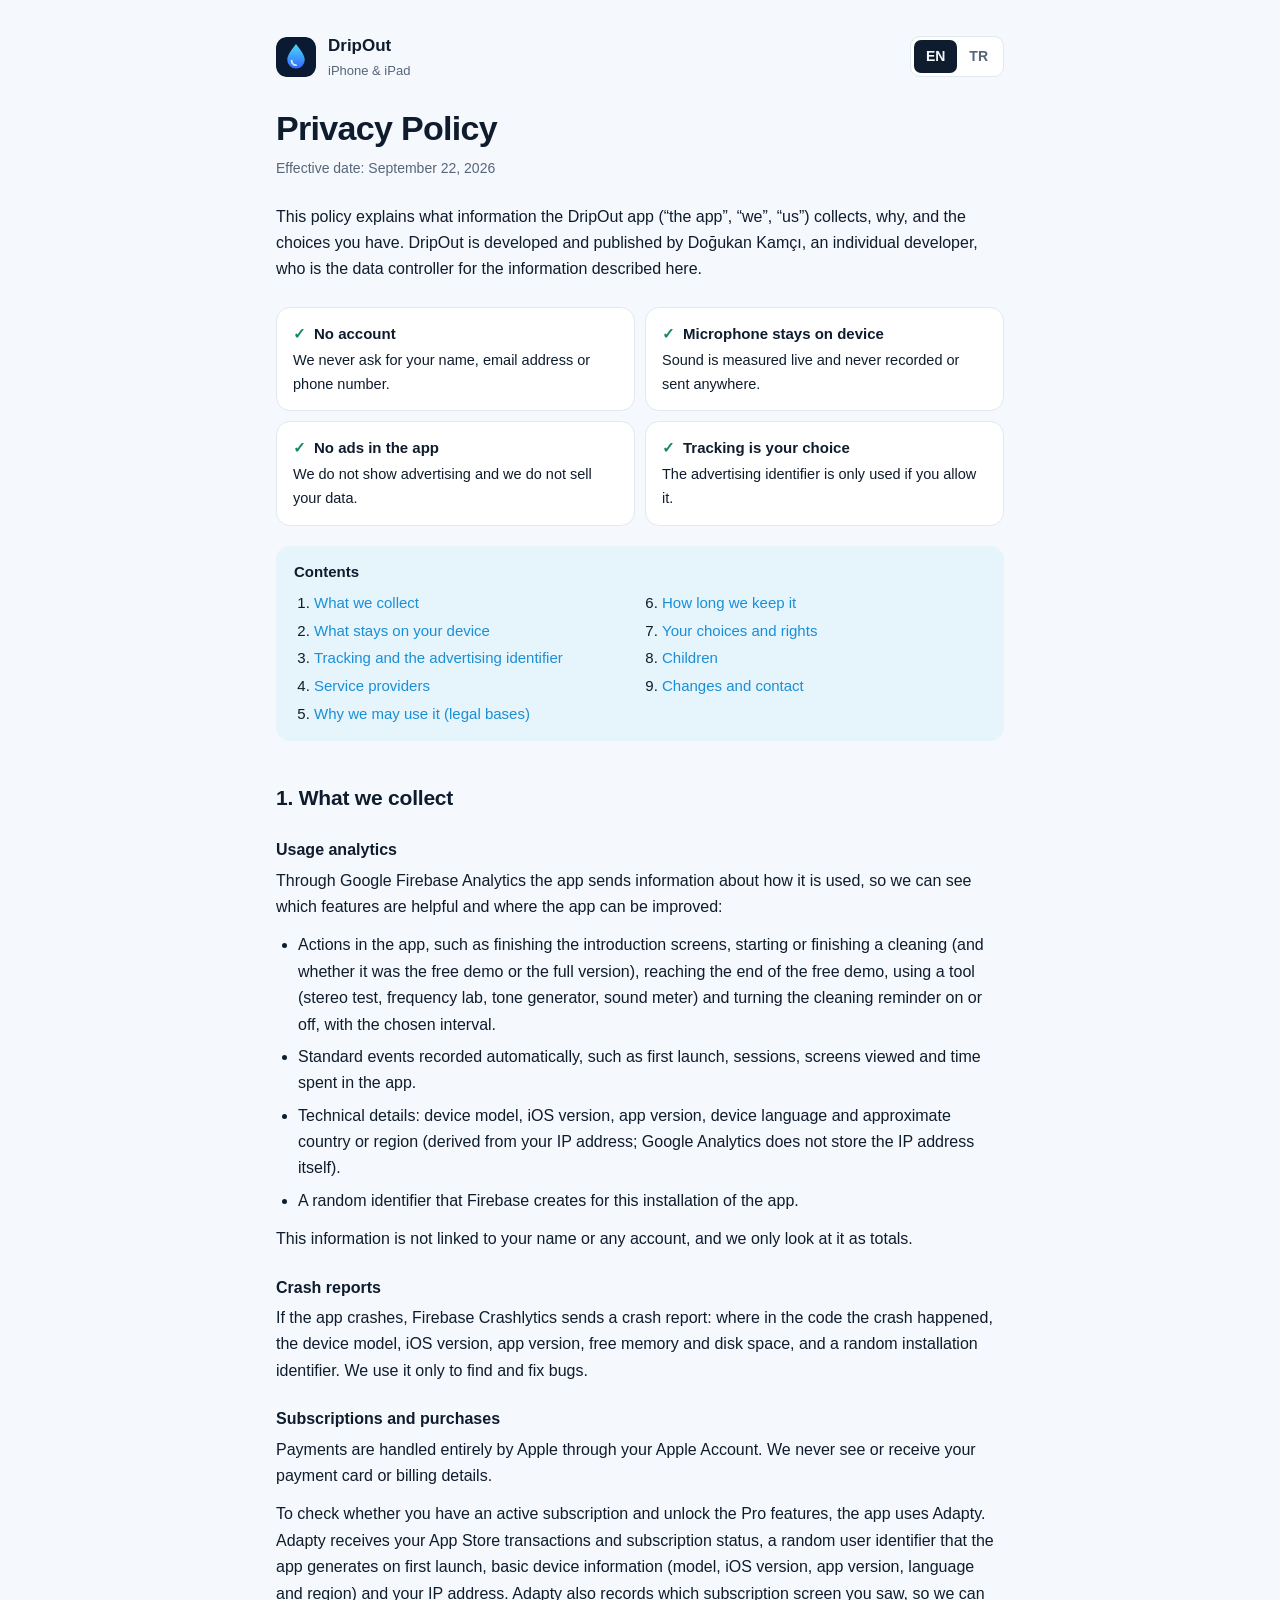
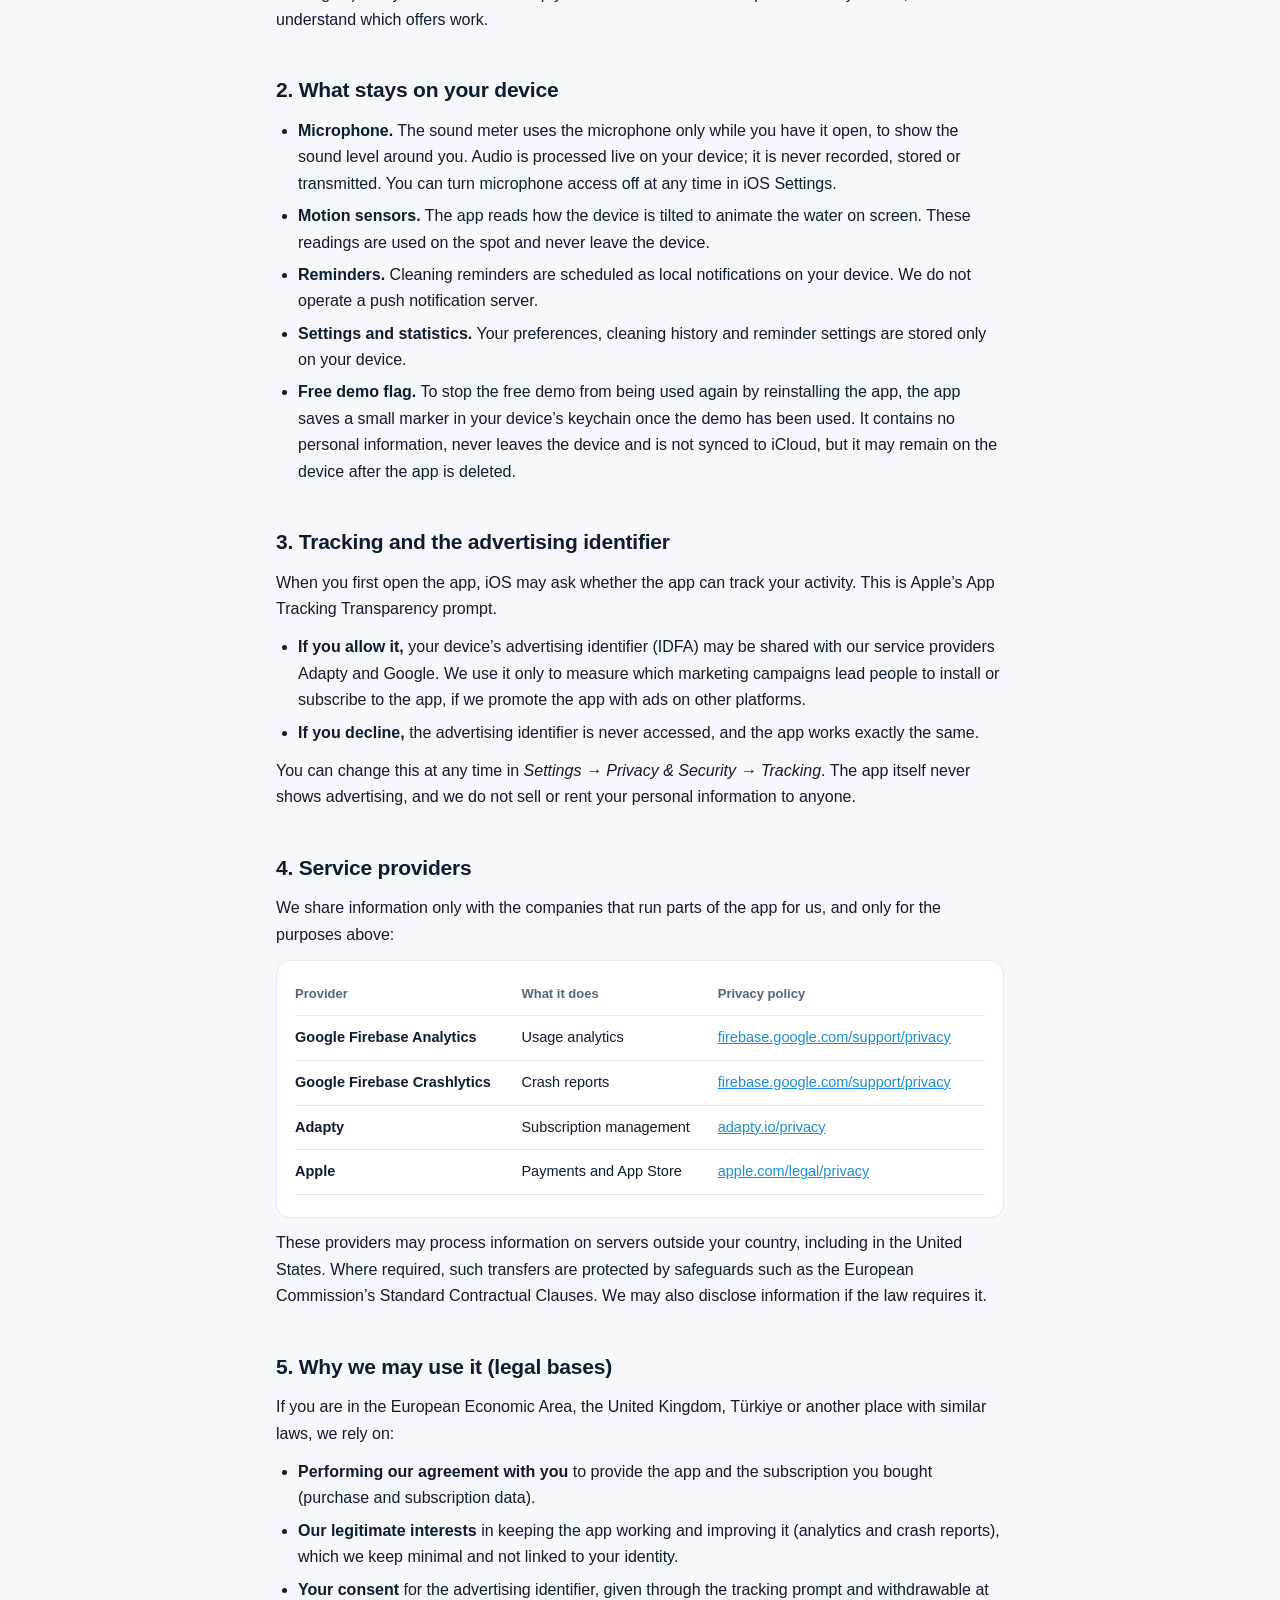
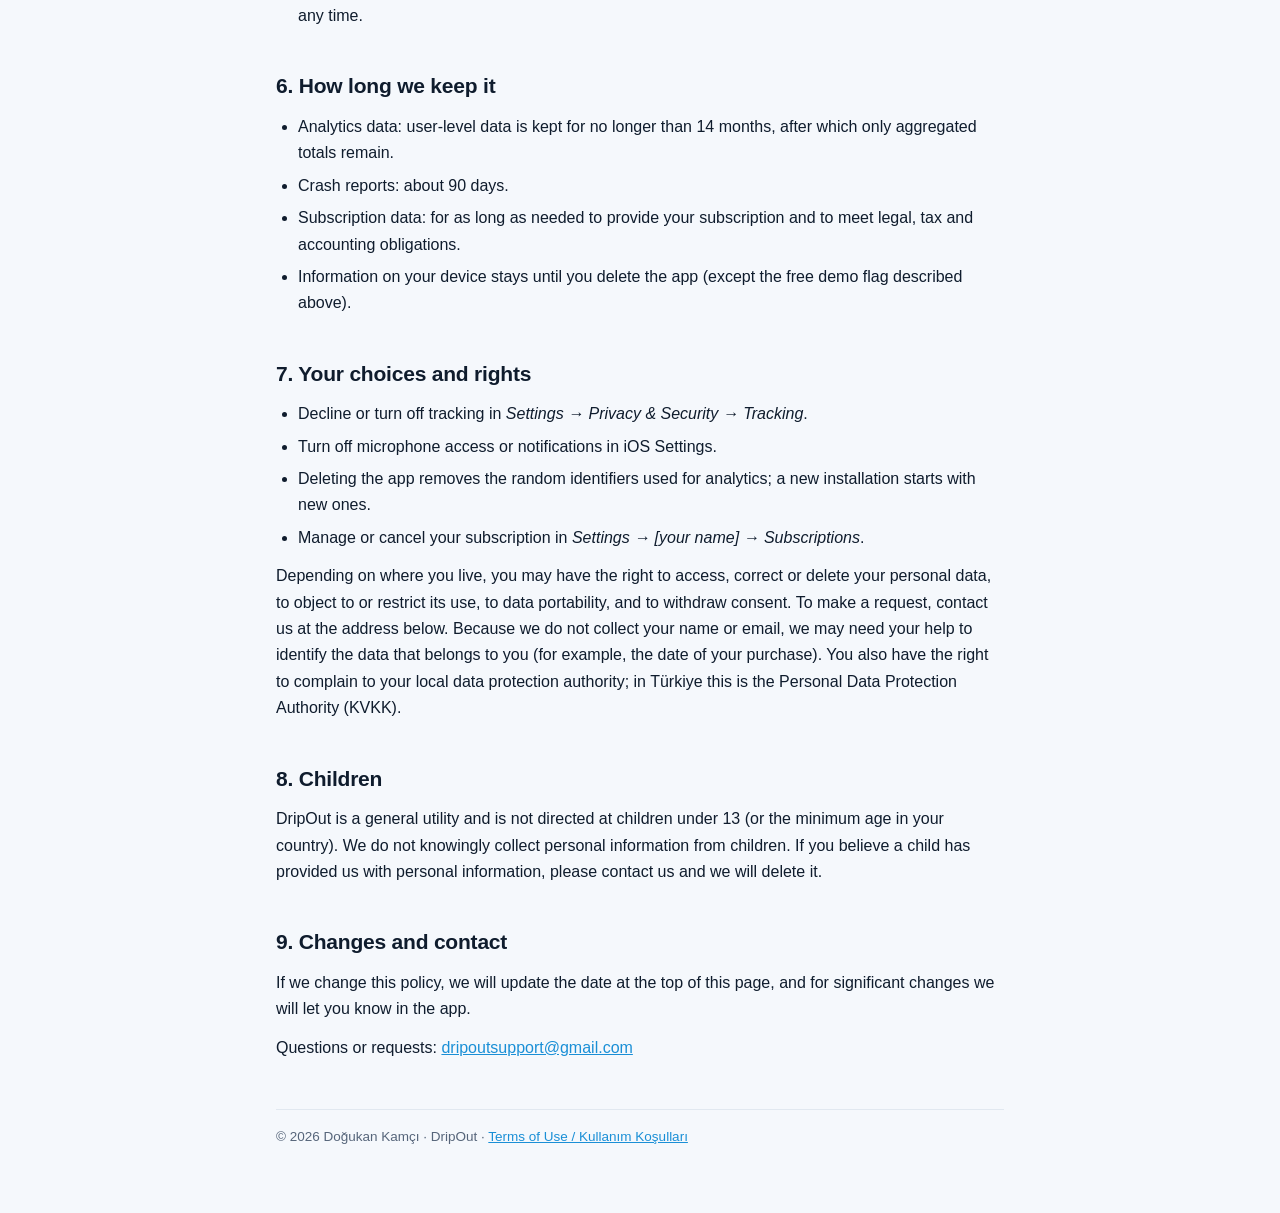
==== privacy/index.html @ 09238cb0 "Add DripOut privacy policy and terms of use Two bilingual (EN/TR) pages plus a small landing page, s" ====
<!doctype html>
<html lang="en">
<head>
  <meta charset="utf-8">
  <meta name="viewport" content="width=device-width, initial-scale=1">
  <title>DripOut Privacy Policy</title>
  <meta name="description" content="How the DripOut iOS app handles your data.">
  <link rel="stylesheet" href="../styles.css">
  <script>
    // English unless the reader's browser prefers Turkish or the URL says ?lang=tr / #tr.
    (function () {
      var q = (location.search.match(/lang=(\w+)/) || [])[1] || location.hash.slice(1);
      var pick = q === 'tr' || q === 'en' ? q : ((navigator.language || '').toLowerCase().indexOf('tr') === 0 ? 'tr' : 'en');
      document.documentElement.lang = pick;
    })();
  </script>
</head>
<body>
<div class="wrap">
  <header>
    <div class="brand">
      <svg width="40" height="40" viewBox="0 0 64 64" aria-hidden="true">
        <defs><linearGradient id="g" x1="0" y1="0" x2="0" y2="1"><stop offset="0" stop-color="#4fd8f5"/><stop offset="1" stop-color="#2f6bff"/></linearGradient></defs>
        <rect width="64" height="64" rx="15" fill="#0b1a33"/>
        <path d="M32 11c-7 9.5-14 17.6-14 25.5a14 14 0 0 0 28 0C46 28.6 39 20.5 32 11z" fill="url(#g)"/>
        <path d="M25 38a7 7 0 0 0 7 7" fill="none" stroke="#fff" stroke-opacity=".8" stroke-width="3" stroke-linecap="round"/>
      </svg>
      <div>
        <div class="brand-name">DripOut</div>
        <div class="brand-sub">iPhone &amp; iPad</div>
      </div>
    </div>
    <div class="lang" role="group" aria-label="Language">
      <button type="button" data-set="en">EN</button>
      <button type="button" data-set="tr">TR</button>
    </div>
  </header>

  <!-- ============================== ENGLISH ============================== -->
  <article data-lang="en">
    <h1>Privacy Policy</h1>
    <div class="meta">Effective date: September 22, 2026</div>

    <p>This policy explains what information the DripOut app (“the app”, “we”, “us”) collects, why, and the choices you have. DripOut is developed and published by Doğukan Kamçı, an individual developer, who is the data controller for the information described here.</p>

    <div class="glance">
      <div><b>No account</b>We never ask for your name, email address or phone number.</div>
      <div><b>Microphone stays on device</b>Sound is measured live and never recorded or sent anywhere.</div>
      <div><b>No ads in the app</b>We do not show advertising and we do not sell your data.</div>
      <div><b>Tracking is your choice</b>The advertising identifier is only used if you allow it.</div>
    </div>

    <nav class="toc">
      <strong>Contents</strong>
      <ol>
        <li><a href="#en-collect">What we collect</a></li>
        <li><a href="#en-device">What stays on your device</a></li>
        <li><a href="#en-tracking">Tracking and the advertising identifier</a></li>
        <li><a href="#en-providers">Service providers</a></li>
        <li><a href="#en-legal">Why we may use it (legal bases)</a></li>
        <li><a href="#en-retention">How long we keep it</a></li>
        <li><a href="#en-rights">Your choices and rights</a></li>
        <li><a href="#en-children">Children</a></li>
        <li><a href="#en-changes">Changes and contact</a></li>
      </ol>
    </nav>

    <h2 id="en-collect">1. What we collect</h2>

    <h3>Usage analytics</h3>
    <p>Through Google Firebase Analytics the app sends information about how it is used, so we can see which features are helpful and where the app can be improved:</p>
    <ul>
      <li>Actions in the app, such as finishing the introduction screens, starting or finishing a cleaning (and whether it was the free demo or the full version), reaching the end of the free demo, using a tool (stereo test, frequency lab, tone generator, sound meter) and turning the cleaning reminder on or off, with the chosen interval.</li>
      <li>Standard events recorded automatically, such as first launch, sessions, screens viewed and time spent in the app.</li>
      <li>Technical details: device model, iOS version, app version, device language and approximate country or region (derived from your IP address; Google Analytics does not store the IP address itself).</li>
      <li>A random identifier that Firebase creates for this installation of the app.</li>
    </ul>
    <p>This information is not linked to your name or any account, and we only look at it as totals.</p>

    <h3>Crash reports</h3>
    <p>If the app crashes, Firebase Crashlytics sends a crash report: where in the code the crash happened, the device model, iOS version, app version, free memory and disk space, and a random installation identifier. We use it only to find and fix bugs.</p>

    <h3>Subscriptions and purchases</h3>
    <p>Payments are handled entirely by Apple through your Apple Account. We never see or receive your payment card or billing details.</p>
    <p>To check whether you have an active subscription and unlock the Pro features, the app uses Adapty. Adapty receives your App Store transactions and subscription status, a random user identifier that the app generates on first launch, basic device information (model, iOS version, app version, language and region) and your IP address. Adapty also records which subscription screen you saw, so we can understand which offers work.</p>

    <h2 id="en-device">2. What stays on your device</h2>
    <ul>
      <li><b>Microphone.</b> The sound meter uses the microphone only while you have it open, to show the sound level around you. Audio is processed live on your device; it is never recorded, stored or transmitted. You can turn microphone access off at any time in iOS Settings.</li>
      <li><b>Motion sensors.</b> The app reads how the device is tilted to animate the water on screen. These readings are used on the spot and never leave the device.</li>
      <li><b>Reminders.</b> Cleaning reminders are scheduled as local notifications on your device. We do not operate a push notification server.</li>
      <li><b>Settings and statistics.</b> Your preferences, cleaning history and reminder settings are stored only on your device.</li>
      <li><b>Free demo flag.</b> To stop the free demo from being used again by reinstalling the app, the app saves a small marker in your device’s keychain once the demo has been used. It contains no personal information, never leaves the device and is not synced to iCloud, but it may remain on the device after the app is deleted.</li>
    </ul>

    <h2 id="en-tracking">3. Tracking and the advertising identifier</h2>
    <p>When you first open the app, iOS may ask whether the app can track your activity. This is Apple’s App Tracking Transparency prompt.</p>
    <ul>
      <li><b>If you allow it,</b> your device’s advertising identifier (IDFA) may be shared with our service providers Adapty and Google. We use it only to measure which marketing campaigns lead people to install or subscribe to the app, if we promote the app with ads on other platforms.</li>
      <li><b>If you decline,</b> the advertising identifier is never accessed, and the app works exactly the same.</li>
    </ul>
    <p>You can change this at any time in <i>Settings → Privacy &amp; Security → Tracking</i>. The app itself never shows advertising, and we do not sell or rent your personal information to anyone.</p>

    <h2 id="en-providers">4. Service providers</h2>
    <p>We share information only with the companies that run parts of the app for us, and only for the purposes above:</p>
    <div class="card">
      <table>
        <thead><tr><th>Provider</th><th>What it does</th><th>Privacy policy</th></tr></thead>
        <tbody>
          <tr><td>Google Firebase Analytics</td><td>Usage analytics</td><td><a href="https://firebase.google.com/support/privacy">firebase.google.com/support/privacy</a></td></tr>
          <tr><td>Google Firebase Crashlytics</td><td>Crash reports</td><td><a href="https://firebase.google.com/support/privacy">firebase.google.com/support/privacy</a></td></tr>
          <tr><td>Adapty</td><td>Subscription management</td><td><a href="https://adapty.io/privacy/">adapty.io/privacy</a></td></tr>
          <tr><td>Apple</td><td>Payments and App Store</td><td><a href="https://www.apple.com/legal/privacy/">apple.com/legal/privacy</a></td></tr>
        </tbody>
      </table>
    </div>
    <p>These providers may process information on servers outside your country, including in the United States. Where required, such transfers are protected by safeguards such as the European Commission’s Standard Contractual Clauses. We may also disclose information if the law requires it.</p>

    <h2 id="en-legal">5. Why we may use it (legal bases)</h2>
    <p>If you are in the European Economic Area, the United Kingdom, Türkiye or another place with similar laws, we rely on:</p>
    <ul>
      <li><b>Performing our agreement with you</b> to provide the app and the subscription you bought (purchase and subscription data).</li>
      <li><b>Our legitimate interests</b> in keeping the app working and improving it (analytics and crash reports), which we keep minimal and not linked to your identity.</li>
      <li><b>Your consent</b> for the advertising identifier, given through the tracking prompt and withdrawable at any time.</li>
    </ul>

    <h2 id="en-retention">6. How long we keep it</h2>
    <ul>
      <li>Analytics data: user-level data is kept for no longer than 14 months, after which only aggregated totals remain.</li>
      <li>Crash reports: about 90 days.</li>
      <li>Subscription data: for as long as needed to provide your subscription and to meet legal, tax and accounting obligations.</li>
      <li>Information on your device stays until you delete the app (except the free demo flag described above).</li>
    </ul>

    <h2 id="en-rights">7. Your choices and rights</h2>
    <ul>
      <li>Decline or turn off tracking in <i>Settings → Privacy &amp; Security → Tracking</i>.</li>
      <li>Turn off microphone access or notifications in iOS Settings.</li>
      <li>Deleting the app removes the random identifiers used for analytics; a new installation starts with new ones.</li>
      <li>Manage or cancel your subscription in <i>Settings → [your name] → Subscriptions</i>.</li>
    </ul>
    <p>Depending on where you live, you may have the right to access, correct or delete your personal data, to object to or restrict its use, to data portability, and to withdraw consent. To make a request, contact us at the address below. Because we do not collect your name or email, we may need your help to identify the data that belongs to you (for example, the date of your purchase). You also have the right to complain to your local data protection authority; in Türkiye this is the Personal Data Protection Authority (KVKK).</p>

    <h2 id="en-children">8. Children</h2>
    <p>DripOut is a general utility and is not directed at children under 13 (or the minimum age in your country). We do not knowingly collect personal information from children. If you believe a child has provided us with personal information, please contact us and we will delete it.</p>

    <h2 id="en-changes">9. Changes and contact</h2>
    <p>If we change this policy, we will update the date at the top of this page, and for significant changes we will let you know in the app.</p>
    <p>Questions or requests: <a class="contact" href="mailto:dripoutsupport@gmail.com">dripoutsupport@gmail.com</a></p>
  </article>

  <!-- ============================== TÜRKÇE ============================== -->
  <article data-lang="tr">
    <h1>Gizlilik Politikası</h1>
    <div class="meta">Yürürlük tarihi: 22 Eylül 2026</div>

    <p>Bu politika, DripOut uygulamasının (“uygulama”, “biz”) hangi bilgileri, neden topladığını ve sahip olduğunuz seçenekleri açıklar. DripOut, bireysel geliştirici Doğukan Kamçı tarafından geliştirilip yayınlanmaktadır; burada anlatılan veriler bakımından veri sorumlusu Doğukan Kamçı’dır.</p>

    <div class="glance">
      <div><b>Hesap yok</b>Adınızı, e-posta adresinizi veya telefon numaranızı asla istemeyiz.</div>
      <div><b>Mikrofon cihazda kalır</b>Ses anlık ölçülür; asla kaydedilmez ve hiçbir yere gönderilmez.</div>
      <div><b>Uygulamada reklam yok</b>Reklam göstermiyoruz ve verilerinizi satmıyoruz.</div>
      <div><b>Takip sizin tercihiniz</b>Reklam kimliği yalnızca izin verirseniz kullanılır.</div>
    </div>

    <nav class="toc">
      <strong>İçindekiler</strong>
      <ol>
        <li><a href="#tr-collect">Topladığımız bilgiler</a></li>
        <li><a href="#tr-device">Cihazınızda kalanlar</a></li>
        <li><a href="#tr-tracking">Takip ve reklam kimliği</a></li>
        <li><a href="#tr-providers">Hizmet sağlayıcılar</a></li>
        <li><a href="#tr-legal">Hukuki sebepler</a></li>
        <li><a href="#tr-retention">Saklama süreleri</a></li>
        <li><a href="#tr-rights">Seçenekleriniz ve haklarınız</a></li>
        <li><a href="#tr-children">Çocuklar</a></li>
        <li><a href="#tr-changes">Değişiklikler ve iletişim</a></li>
      </ol>
    </nav>

    <h2 id="tr-collect">1. Topladığımız bilgiler</h2>

    <h3>Kullanım istatistikleri</h3>
    <p>Uygulama, hangi özelliklerin işe yaradığını ve nerelerin geliştirilebileceğini görebilmemiz için Google Firebase Analytics aracılığıyla nasıl kullanıldığına dair bilgi gönderir:</p>
    <ul>
      <li>Uygulama içindeki işlemler: tanıtım ekranlarını bitirmek, bir temizliği başlatmak veya bitirmek (ücretsiz demo mu, tam sürüm mü olduğu dahil), ücretsiz demonun sonuna gelmek, bir aracı kullanmak (stereo test, frekans laboratuvarı, ton üretici, ses ölçer) ve temizlik hatırlatıcısını seçilen sıklıkla açmak veya kapatmak gibi.</li>
      <li>Otomatik kaydedilen standart olaylar: ilk açılış, oturumlar, görüntülenen ekranlar ve uygulamada geçirilen süre gibi.</li>
      <li>Teknik bilgiler: cihaz modeli, iOS sürümü, uygulama sürümü, cihaz dili ve yaklaşık ülke veya bölge (IP adresinden çıkarılır; Google Analytics IP adresinin kendisini saklamaz).</li>
      <li>Firebase’in uygulamanın bu kurulumu için oluşturduğu rastgele bir kimlik.</li>
    </ul>
    <p>Bu bilgiler adınızla veya herhangi bir hesapla ilişkilendirilmez; biz bunları yalnızca toplam sayılar olarak inceleriz.</p>

    <h3>Çökme raporları</h3>
    <p>Uygulama çökerse Firebase Crashlytics bir çökme raporu gönderir: çökmenin kodda nerede olduğu, cihaz modeli, iOS sürümü, uygulama sürümü, boş bellek ve depolama alanı ile rastgele bir kurulum kimliği. Bu raporları yalnızca hataları bulup düzeltmek için kullanırız.</p>

    <h3>Abonelikler ve satın almalar</h3>
    <p>Ödemeler tamamen Apple tarafından, Apple Hesabınız üzerinden yapılır. Kart veya fatura bilgilerinizi hiçbir zaman görmeyiz ve almayız.</p>
    <p>Aktif bir aboneliğiniz olup olmadığını kontrol etmek ve Pro özelliklerini açmak için uygulama Adapty’yi kullanır. Adapty’ye App Store işlemleriniz ve abonelik durumunuz, uygulamanın ilk açılışta oluşturduğu rastgele bir kullanıcı kimliği, temel cihaz bilgileri (model, iOS sürümü, uygulama sürümü, dil ve bölge) ve IP adresiniz iletilir. Adapty ayrıca hangi teklifin işe yaradığını anlayabilmemiz için hangi abonelik ekranını gördüğünüzü de kaydeder.</p>

    <h2 id="tr-device">2. Cihazınızda kalanlar</h2>
    <ul>
      <li><b>Mikrofon.</b> Ses ölçer, mikrofonu yalnızca siz o ekranı açıkken, çevrenizdeki ses seviyesini göstermek için kullanır. Ses cihazınızda anlık işlenir; asla kaydedilmez, saklanmaz veya gönderilmez. Mikrofon erişimini istediğiniz zaman iOS Ayarlar’dan kapatabilirsiniz.</li>
      <li><b>Hareket sensörleri.</b> Uygulama, ekrandaki suyu hareket ettirmek için cihazın eğimini okur. Bu veriler anında kullanılır ve cihazdan çıkmaz.</li>
      <li><b>Hatırlatıcılar.</b> Temizlik hatırlatıcıları cihazınızda yerel bildirim olarak planlanır. Bir anlık bildirim (push) sunucusu işletmiyoruz.</li>
      <li><b>Ayarlar ve istatistikler.</b> Tercihleriniz, temizlik geçmişiniz ve hatırlatıcı ayarlarınız yalnızca cihazınızda saklanır.</li>
      <li><b>Ücretsiz demo işareti.</b> Ücretsiz demonun uygulama silinip yeniden yüklenerek tekrar kullanılmasını önlemek için, demo kullanıldığında uygulama cihazınızın anahtar zincirine (Keychain) küçük bir işaret kaydeder. Bu işaret kişisel bilgi içermez, cihazdan çıkmaz ve iCloud ile eşitlenmez; ancak uygulama silindikten sonra da cihazda kalabilir.</li>
    </ul>

    <h2 id="tr-tracking">3. Takip ve reklam kimliği</h2>
    <p>Uygulamayı ilk açtığınızda iOS, uygulamanın etkinliğinizi takip edip edemeyeceğini sorabilir. Bu, Apple’ın Uygulama Takip Şeffaflığı (App Tracking Transparency) iznidir.</p>
    <ul>
      <li><b>İzin verirseniz,</b> cihazınızın reklam kimliği (IDFA) hizmet sağlayıcılarımız Adapty ve Google ile paylaşılabilir. Bunu yalnızca, uygulamayı başka platformlarda reklamla tanıtırsak hangi kampanyaların insanları uygulamayı yüklemeye veya abone olmaya yönlendirdiğini ölçmek için kullanırız.</li>
      <li><b>İzin vermezseniz,</b> reklam kimliğine hiç erişilmez ve uygulama tamamen aynı şekilde çalışır.</li>
    </ul>
    <p>Bu tercihi istediğiniz zaman <i>Ayarlar → Gizlilik ve Güvenlik → Takip</i> bölümünden değiştirebilirsiniz. Uygulamanın kendisi hiçbir zaman reklam göstermez ve kişisel bilgilerinizi kimseye satmayız veya kiralamayız.</p>

    <h2 id="tr-providers">4. Hizmet sağlayıcılar</h2>
    <p>Bilgileri yalnızca uygulamanın bazı bölümlerini bizim için çalıştıran şirketlerle ve yalnızca yukarıdaki amaçlarla paylaşırız:</p>
    <div class="card">
      <table>
        <thead><tr><th>Sağlayıcı</th><th>Ne yapar</th><th>Gizlilik politikası</th></tr></thead>
        <tbody>
          <tr><td>Google Firebase Analytics</td><td>Kullanım istatistikleri</td><td><a href="https://firebase.google.com/support/privacy">firebase.google.com/support/privacy</a></td></tr>
          <tr><td>Google Firebase Crashlytics</td><td>Çökme raporları</td><td><a href="https://firebase.google.com/support/privacy">firebase.google.com/support/privacy</a></td></tr>
          <tr><td>Adapty</td><td>Abonelik yönetimi</td><td><a href="https://adapty.io/privacy/">adapty.io/privacy</a></td></tr>
          <tr><td>Apple</td><td>Ödemeler ve App Store</td><td><a href="https://www.apple.com/legal/privacy/">apple.com/legal/privacy</a></td></tr>
        </tbody>
      </table>
    </div>
    <p>Bu sağlayıcılar bilgileri, Amerika Birleşik Devletleri dahil olmak üzere yurt dışındaki sunucularda işleyebilir. Gerektiğinde bu aktarımlar standart sözleşme hükümleri gibi güvencelerle korunur. Kanunen zorunlu olduğunda bilgileri yetkili makamlarla da paylaşabiliriz.</p>

    <h2 id="tr-legal">5. Hukuki sebepler</h2>
    <p>6698 sayılı Kişisel Verilerin Korunması Kanunu (KVKK), Avrupa Birliği Genel Veri Koruma Tüzüğü (GDPR) ve benzeri düzenlemeler kapsamında şu hukuki sebeplere dayanırız:</p>
    <ul>
      <li><b>Sözleşmenin ifası:</b> uygulamayı ve satın aldığınız aboneliği sunmak (satın alma ve abonelik verileri).</li>
      <li><b>Meşru menfaat:</b> uygulamanın çalışmasını sürdürmek ve geliştirmek (kullanım istatistikleri ve çökme raporları). Bu verileri asgari düzeyde ve kimliğinizle ilişkilendirmeden tutarız.</li>
      <li><b>Açık rıza:</b> reklam kimliği için; takip izniyle verilir ve istediğiniz zaman geri alınabilir.</li>
    </ul>

    <h2 id="tr-retention">6. Saklama süreleri</h2>
    <ul>
      <li>Kullanım istatistikleri: kullanıcı düzeyindeki veriler en fazla 14 ay saklanır; sonrasında yalnızca toplam sayılar kalır.</li>
      <li>Çökme raporları: yaklaşık 90 gün.</li>
      <li>Abonelik verileri: aboneliğinizi sunmak ve yasal, vergisel ve muhasebesel yükümlülükleri yerine getirmek için gerektiği sürece.</li>
      <li>Cihazınızdaki bilgiler, uygulamayı silene kadar cihazınızda kalır (yukarıda anlatılan ücretsiz demo işareti hariç).</li>
    </ul>

    <h2 id="tr-rights">7. Seçenekleriniz ve haklarınız</h2>
    <ul>
      <li>Takibi <i>Ayarlar → Gizlilik ve Güvenlik → Takip</i> bölümünden reddedebilir veya kapatabilirsiniz.</li>
      <li>Mikrofon erişimini veya bildirimleri iOS Ayarlar’dan kapatabilirsiniz.</li>
      <li>Uygulamayı silmek, istatistikler için kullanılan rastgele kimlikleri de siler; yeni kurulum yeni kimliklerle başlar.</li>
      <li>Aboneliğinizi <i>Ayarlar → [adınız] → Abonelikler</i> bölümünden yönetebilir veya iptal edebilirsiniz.</li>
    </ul>
    <p>KVKK’nın 11. maddesi ve bulunduğunuz yerdeki mevzuat kapsamında kişisel verilerinizin işlenip işlenmediğini öğrenme, bunlara erişme, düzeltilmesini veya silinmesini isteme, işlenmesine itiraz etme ve verdiğiniz rızayı geri alma haklarına sahipsiniz. Talepleriniz için aşağıdaki adresten bize ulaşabilirsiniz. Adınızı veya e-postanızı toplamadığımız için size ait verileri bulabilmemiz adına yardımınıza ihtiyaç duyabiliriz (örneğin satın alma tarihiniz). Ayrıca Kişisel Verileri Koruma Kurulu’na veya bulunduğunuz ülkedeki veri koruma otoritesine şikâyette bulunma hakkınız vardır.</p>

    <h2 id="tr-children">8. Çocuklar</h2>
    <p>DripOut genel amaçlı bir araçtır ve 13 yaşın (veya ülkenizdeki asgari yaşın) altındaki çocuklara yönelik değildir. Çocuklardan bilerek kişisel bilgi toplamayız. Bir çocuğun bize kişisel bilgi verdiğini düşünüyorsanız lütfen bizimle iletişime geçin; bu bilgileri sileriz.</p>

    <h2 id="tr-changes">9. Değişiklikler ve iletişim</h2>
    <p>Bu politikayı değiştirirsek sayfanın başındaki tarihi güncelleriz; önemli değişiklikleri ayrıca uygulama içinde bildiririz.</p>
    <p>Sorularınız ve talepleriniz için: <a class="contact" href="mailto:dripoutsupport@gmail.com">dripoutsupport@gmail.com</a></p>
  </article>

  <footer>© 2026 Doğukan Kamçı · DripOut · <a href="../terms/">Terms of Use / Kullanım Koşulları</a></footer>
</div>

<script>
  (function () {
    var buttons = document.querySelectorAll('.lang button');
    function show(lang) {
      document.documentElement.lang = lang;
      document.title = lang === 'tr' ? 'DripOut Gizlilik Politikası' : 'DripOut Privacy Policy';
      buttons.forEach(function (b) { b.setAttribute('aria-pressed', b.dataset.set === lang ? 'true' : 'false'); });
    }
    buttons.forEach(function (b) {
      b.addEventListener('click', function () {
        show(b.dataset.set);
        try { history.replaceState(null, '', '#' + b.dataset.set); } catch (_) {}
      });
    });
    show(document.documentElement.lang);
  })();
</script>
</body>
</html>
---- styles.css ----
:root {
      --bg: #f5f8fc;
      --surface: #ffffff;
      --text: #0f1c2d;
      --muted: #56657a;
      --border: #e1e8f0;
      --accent: #1a8fd6;
      --accent-soft: #e6f4fc;
      --good: #148a57;
      color-scheme: light;
    }
    @media (prefers-color-scheme: dark) {
      :root:not([data-theme="light"]) {
        --bg: #0a121f;
        --surface: #111c2d;
        --text: #e6edf7;
        --muted: #93a3ba;
        --border: #1f2d44;
        --accent: #4cc3f0;
        --accent-soft: #11283d;
        --good: #3fd796;
        color-scheme: dark;
      }
    }
    :root[data-theme="dark"] {
      --bg: #0a121f;
      --surface: #111c2d;
      --text: #e6edf7;
      --muted: #93a3ba;
      --border: #1f2d44;
      --accent: #4cc3f0;
      --accent-soft: #11283d;
      --good: #3fd796;
      color-scheme: dark;
    }
    * { box-sizing: border-box; }
    html { -webkit-text-size-adjust: 100%; }
    body {
      margin: 0;
      background: var(--bg);
      color: var(--text);
      font: 16px/1.65 -apple-system, BlinkMacSystemFont, "SF Pro Text", "Segoe UI", Roboto, sans-serif;
      -webkit-font-smoothing: antialiased;
    }
    .wrap { max-width: 760px; margin: 0 auto; padding: 32px 16px 64px; }
    header { display: flex; align-items: center; justify-content: space-between; gap: 16px; margin-bottom: 28px; }
    .brand { display: flex; align-items: center; gap: 12px; }
    .brand svg { flex: none; border-radius: 11px; }
    .brand-name { font-weight: 700; font-size: 17px; }
    .brand-sub { color: var(--muted); font-size: 13px; }
    .lang { display: flex; background: var(--surface); border: 1px solid var(--border); border-radius: 10px; padding: 3px; }
    .lang button {
      border: 0; background: transparent; color: var(--muted); font: inherit; font-size: 14px; font-weight: 600;
      padding: 5px 12px; border-radius: 7px; cursor: pointer;
    }
    .lang button[aria-pressed="true"] { background: var(--text); color: var(--bg); }
    h1 { font-size: 34px; line-height: 1.15; letter-spacing: -0.02em; margin: 0 0 8px; }
    h2 { font-size: 21px; letter-spacing: -0.01em; margin: 40px 0 10px; scroll-margin-top: 16px; }
    h3 { font-size: 16px; margin: 22px 0 4px; }
    p, ul { margin: 0 0 12px; }
    ul { padding-left: 22px; }
    li { margin-bottom: 6px; }
    a { color: var(--accent); }
    .meta { color: var(--muted); font-size: 14px; margin-bottom: 24px; }
    .glance {
      display: grid; grid-template-columns: repeat(2, minmax(0, 1fr)); gap: 10px; margin: 24px 0 8px;
    }
    .glance div {
      background: var(--surface); border: 1px solid var(--border); border-radius: 14px; padding: 14px 16px; font-size: 14.5px;
    }
    .glance b { display: block; font-size: 15px; margin-bottom: 2px; }
    .glance b::before { content: "✓"; color: var(--good); margin-right: 8px; }
    .card {
      background: var(--surface); border: 1px solid var(--border); border-radius: 14px; padding: 4px 18px 8px; margin: 12px 0;
    }
    .toc { background: var(--accent-soft); border-radius: 14px; padding: 14px 18px; margin: 20px 0; font-size: 15px; }
    .toc ol { margin: 6px 0 0; padding-left: 20px; columns: 2; column-gap: 24px; }
    .toc li { margin-bottom: 3px; break-inside: avoid; }
    .toc a { text-decoration: none; }
    table { width: 100%; border-collapse: collapse; font-size: 14.5px; margin: 8px 0 14px; }
    th, td { text-align: left; vertical-align: top; padding: 10px 10px 10px 0; border-bottom: 1px solid var(--border); }
    th { color: var(--muted); font-weight: 600; font-size: 13px; }
    td:first-child { font-weight: 600; white-space: nowrap; }
    footer { margin-top: 48px; color: var(--muted); font-size: 13.5px; border-top: 1px solid var(--border); padding-top: 16px; }
    [data-lang] { display: none; }
    html[lang="en"] [data-lang="en"], html[lang="tr"] [data-lang="tr"] { display: block; }
    @media (max-width: 560px) {
      h1 { font-size: 28px; }
      .glance { grid-template-columns: 1fr; }
      .toc ol { columns: 1; }
      table, thead, tbody, tr, th, td { display: block; }
      thead { display: none; }
      td { border: 0; padding: 2px 0; }
      td:first-child { padding-top: 12px; white-space: normal; }
      tr { border-bottom: 1px solid var(--border); padding-bottom: 10px; }
    }

/* Landing page cards */
.pick { display: grid; gap: 12px; margin-top: 24px; }
.pick a {
  display: block; background: var(--surface); border: 1px solid var(--border); border-radius: 14px;
  padding: 18px 20px; text-decoration: none; color: inherit;
}
.pick a:hover { border-color: var(--accent); }
.pick b { display: block; font-size: 17px; margin-bottom: 2px; }
.pick span { color: var(--muted); font-size: 14.5px; }
.back { display: inline-block; margin-bottom: 18px; font-size: 14px; text-decoration: none; }
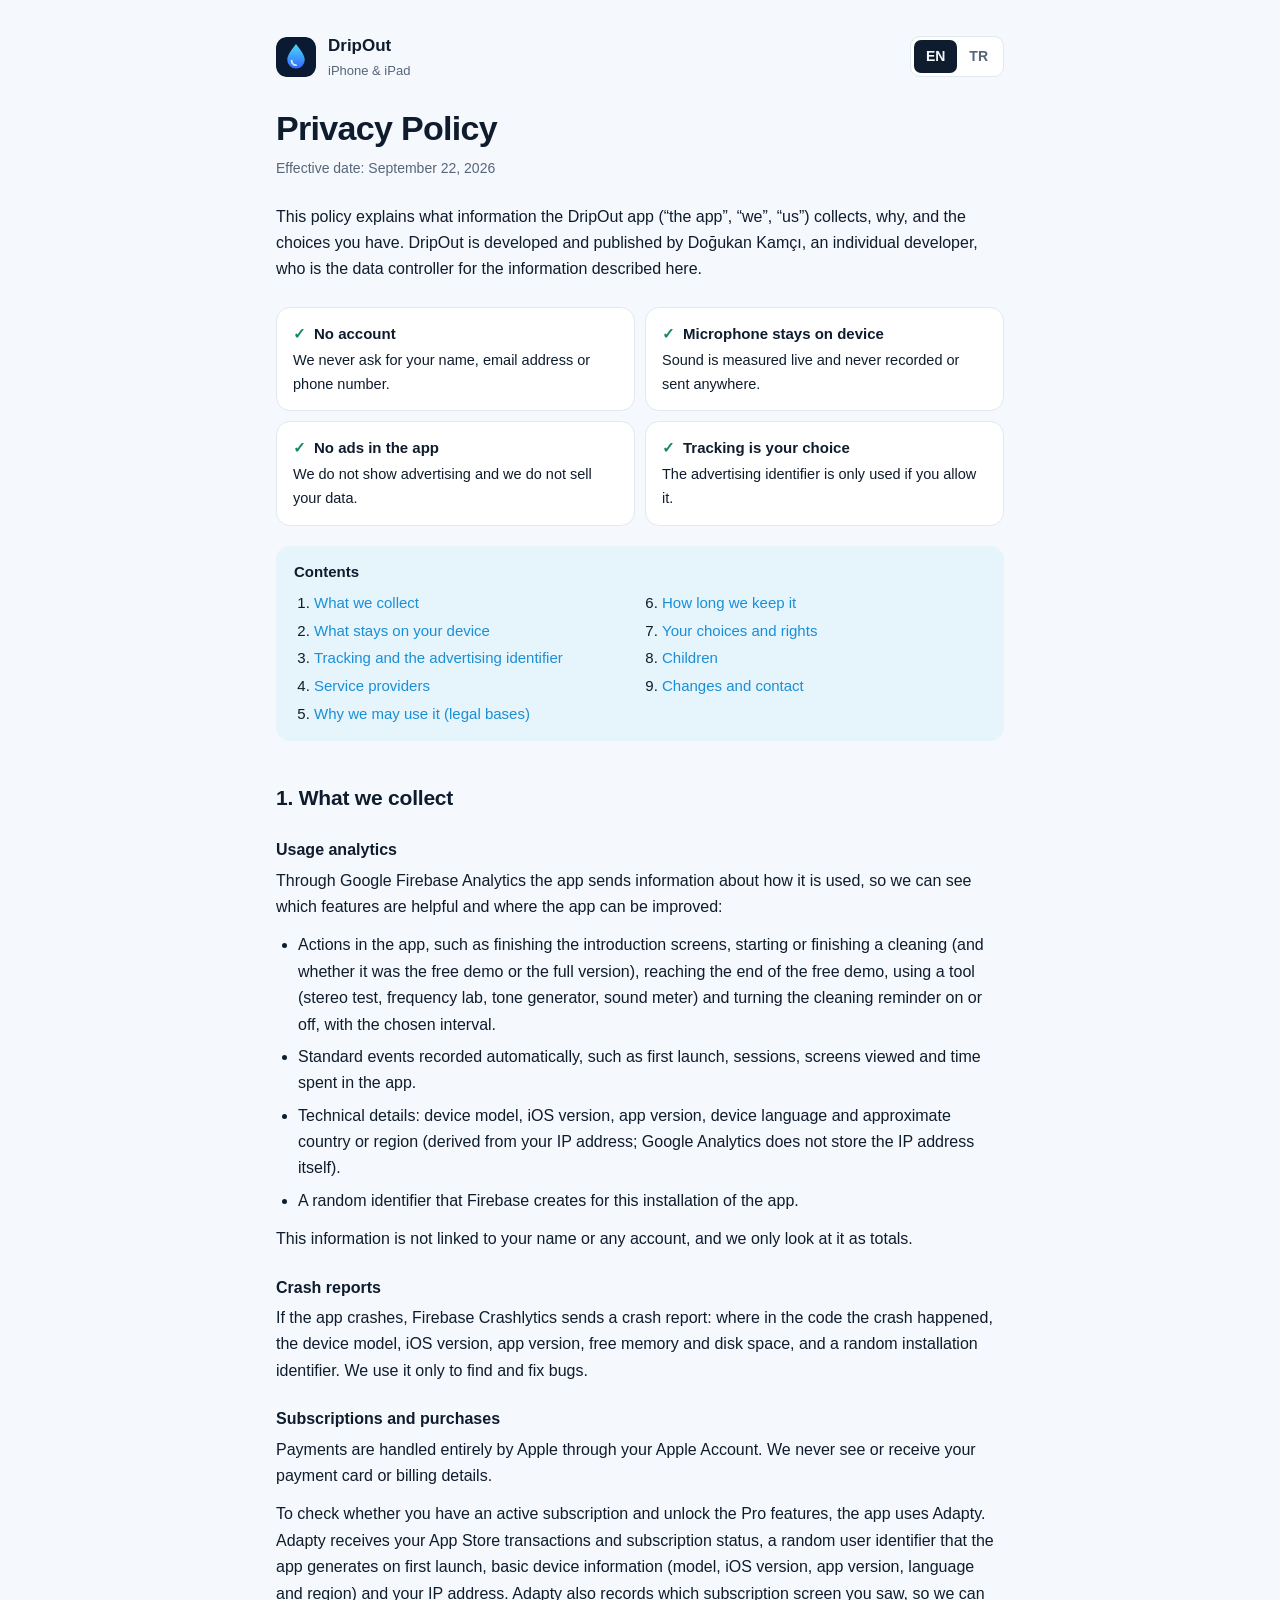
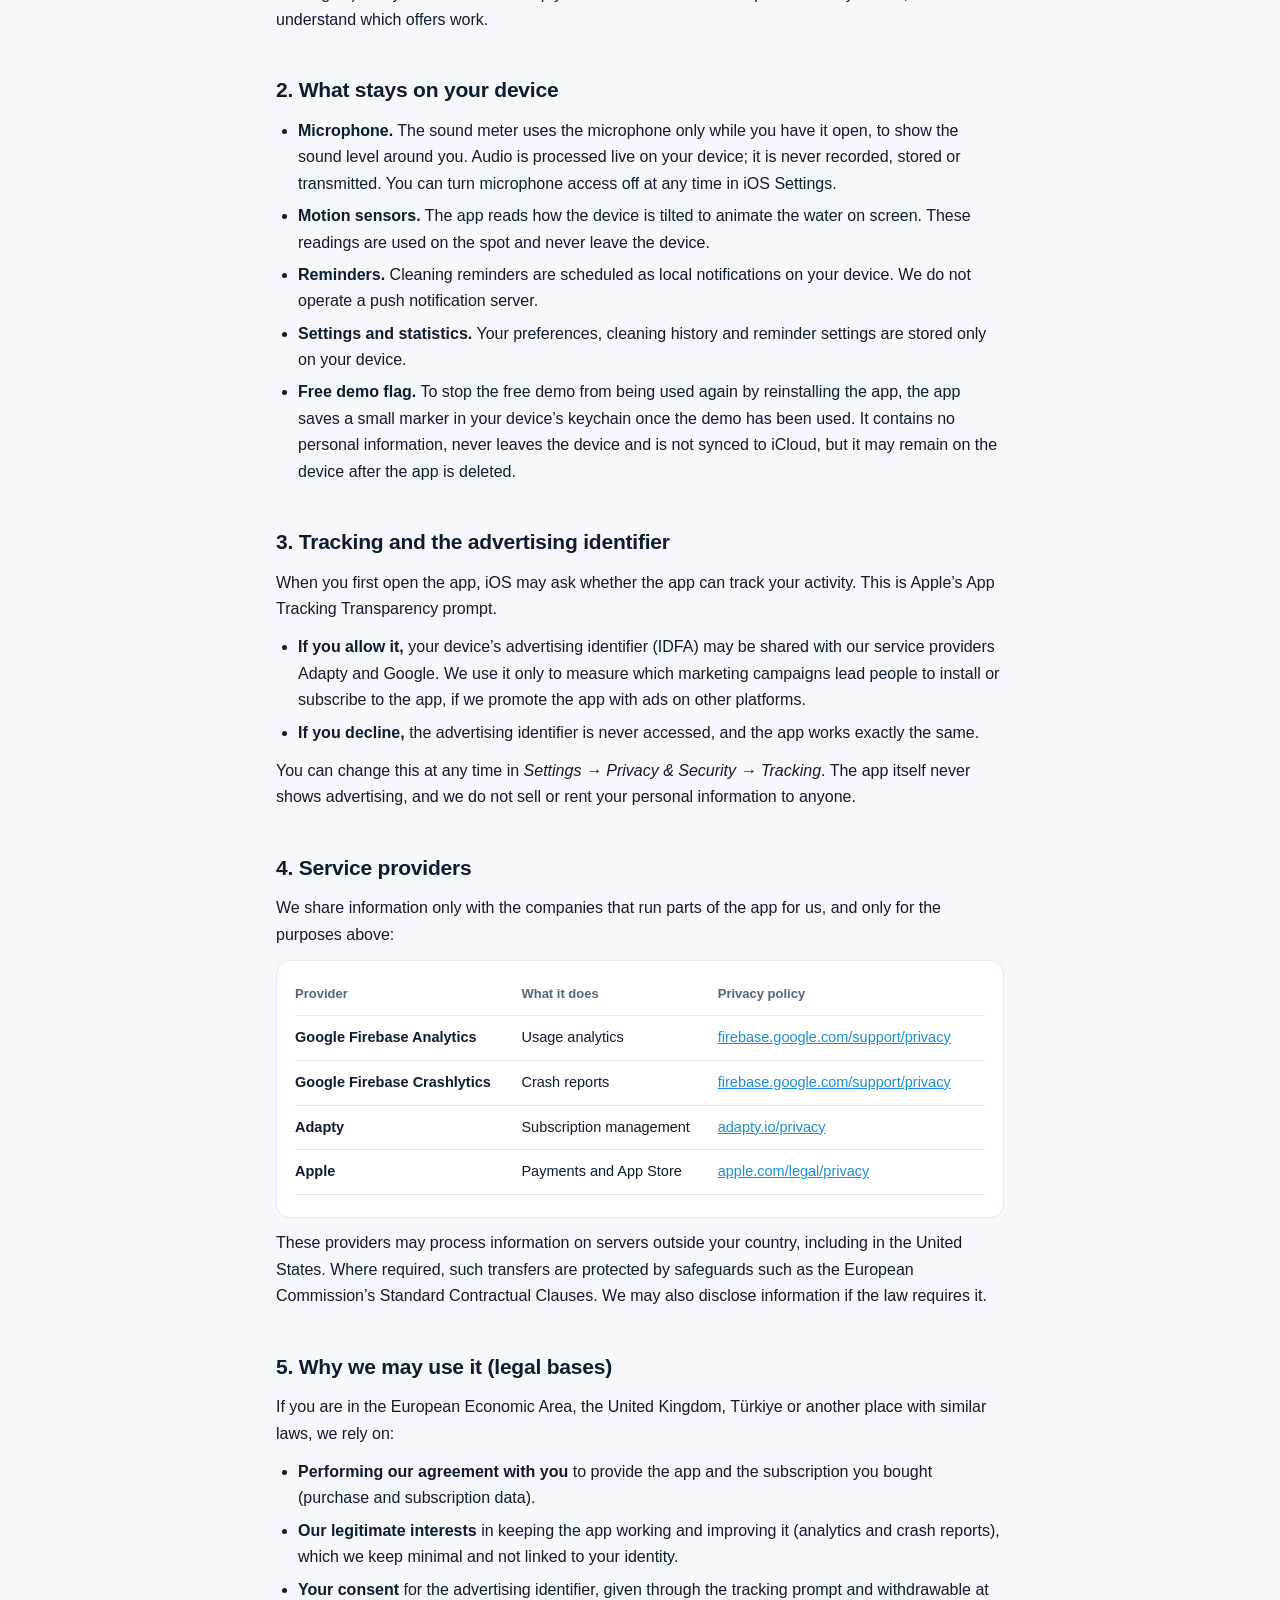
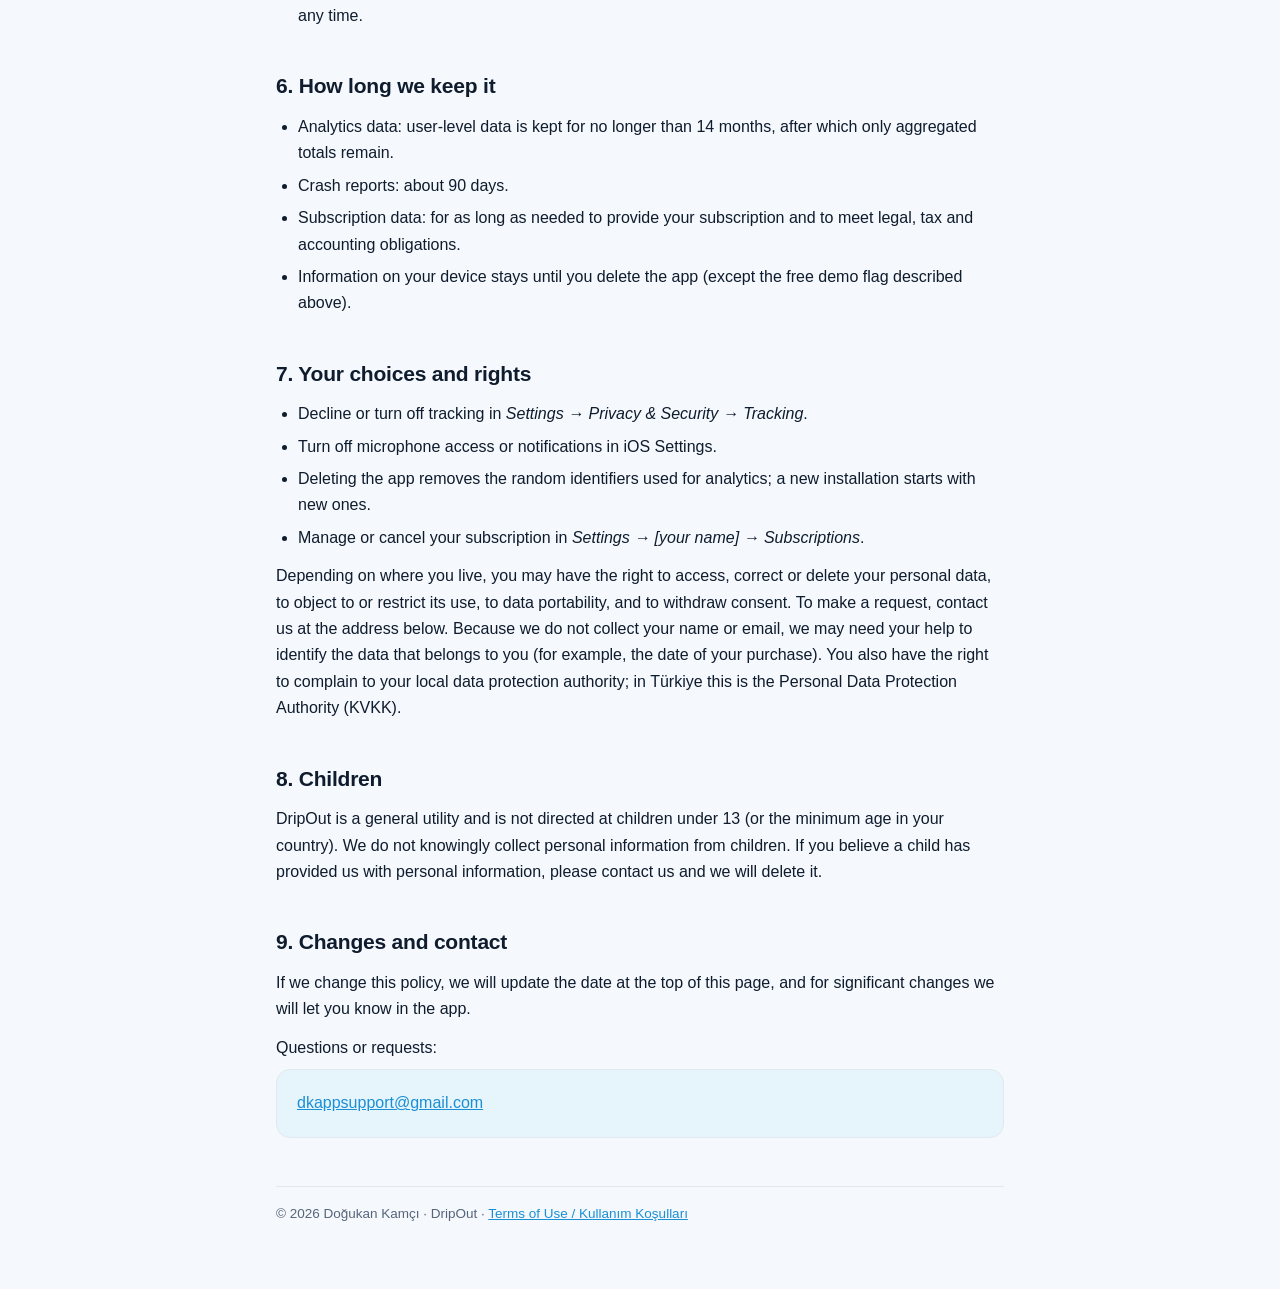
==== commit b0fdf55a: "Support address is now dkappsupport@gmail.com Co-Authored-By: Claude Opus 5.5 <noreply@anthropic.com" ====
--- a/privacy/index.html
+++ b/privacy/index.html
@@ -146,7 +146,7 @@
 
     <h2 id="en-changes">9. Changes and contact</h2>
     <p>If we change this policy, we will update the date at the top of this page, and for significant changes we will let you know in the app.</p>
-    <p>Questions or requests: <a class="contact" href="mailto:dripoutsupport@gmail.com">dripoutsupport@gmail.com</a></p>
+    <p>Questions or requests: <a class="contact" href="mailto:dkappsupport@gmail.com">dkappsupport@gmail.com</a></p>
   </article>
 
   <!-- ============================== TÜRKÇE ============================== -->
@@ -259,7 +259,7 @@
 
     <h2 id="tr-changes">9. Değişiklikler ve iletişim</h2>
     <p>Bu politikayı değiştirirsek sayfanın başındaki tarihi güncelleriz; önemli değişiklikleri ayrıca uygulama içinde bildiririz.</p>
-    <p>Sorularınız ve talepleriniz için: <a class="contact" href="mailto:dripoutsupport@gmail.com">dripoutsupport@gmail.com</a></p>
+    <p>Sorularınız ve talepleriniz için: <a class="contact" href="mailto:dkappsupport@gmail.com">dkappsupport@gmail.com</a></p>
   </article>
 
   <footer>© 2026 Doğukan Kamçı · DripOut · <a href="../terms/">Terms of Use / Kullanım Koşulları</a></footer>
--- a/styles.css
+++ b/styles.css
@@ -105,3 +105,20 @@
 .pick b { display: block; font-size: 17px; margin-bottom: 2px; }
 .pick span { color: var(--muted); font-size: 14.5px; }
 .back { display: inline-block; margin-bottom: 18px; font-size: 14px; text-decoration: none; }
+
+/* Support page */
+.contact {
+  display: block; background: var(--accent-soft); border: 1px solid var(--border); border-radius: 14px;
+  padding: 20px; margin: 8px 0 12px;
+}
+.contact b { display: block; font-size: 15px; color: var(--muted); margin-bottom: 4px; }
+.contact-mail { display: inline-block; font-size: 22px; font-weight: 700; word-break: break-all; margin-bottom: 14px; }
+.contact-button {
+  display: block; width: fit-content; background: var(--accent); color: #fff; font-weight: 600;
+  padding: 10px 18px; border-radius: 10px; text-decoration: none; margin-bottom: 14px;
+}
+.contact span { display: block; color: var(--muted); font-size: 14px; }
+@media (prefers-color-scheme: dark) {
+  :root:not([data-theme="light"]) .contact-button { color: #0a121f; }
+}
+:root[data-theme="dark"] .contact-button { color: #0a121f; }
